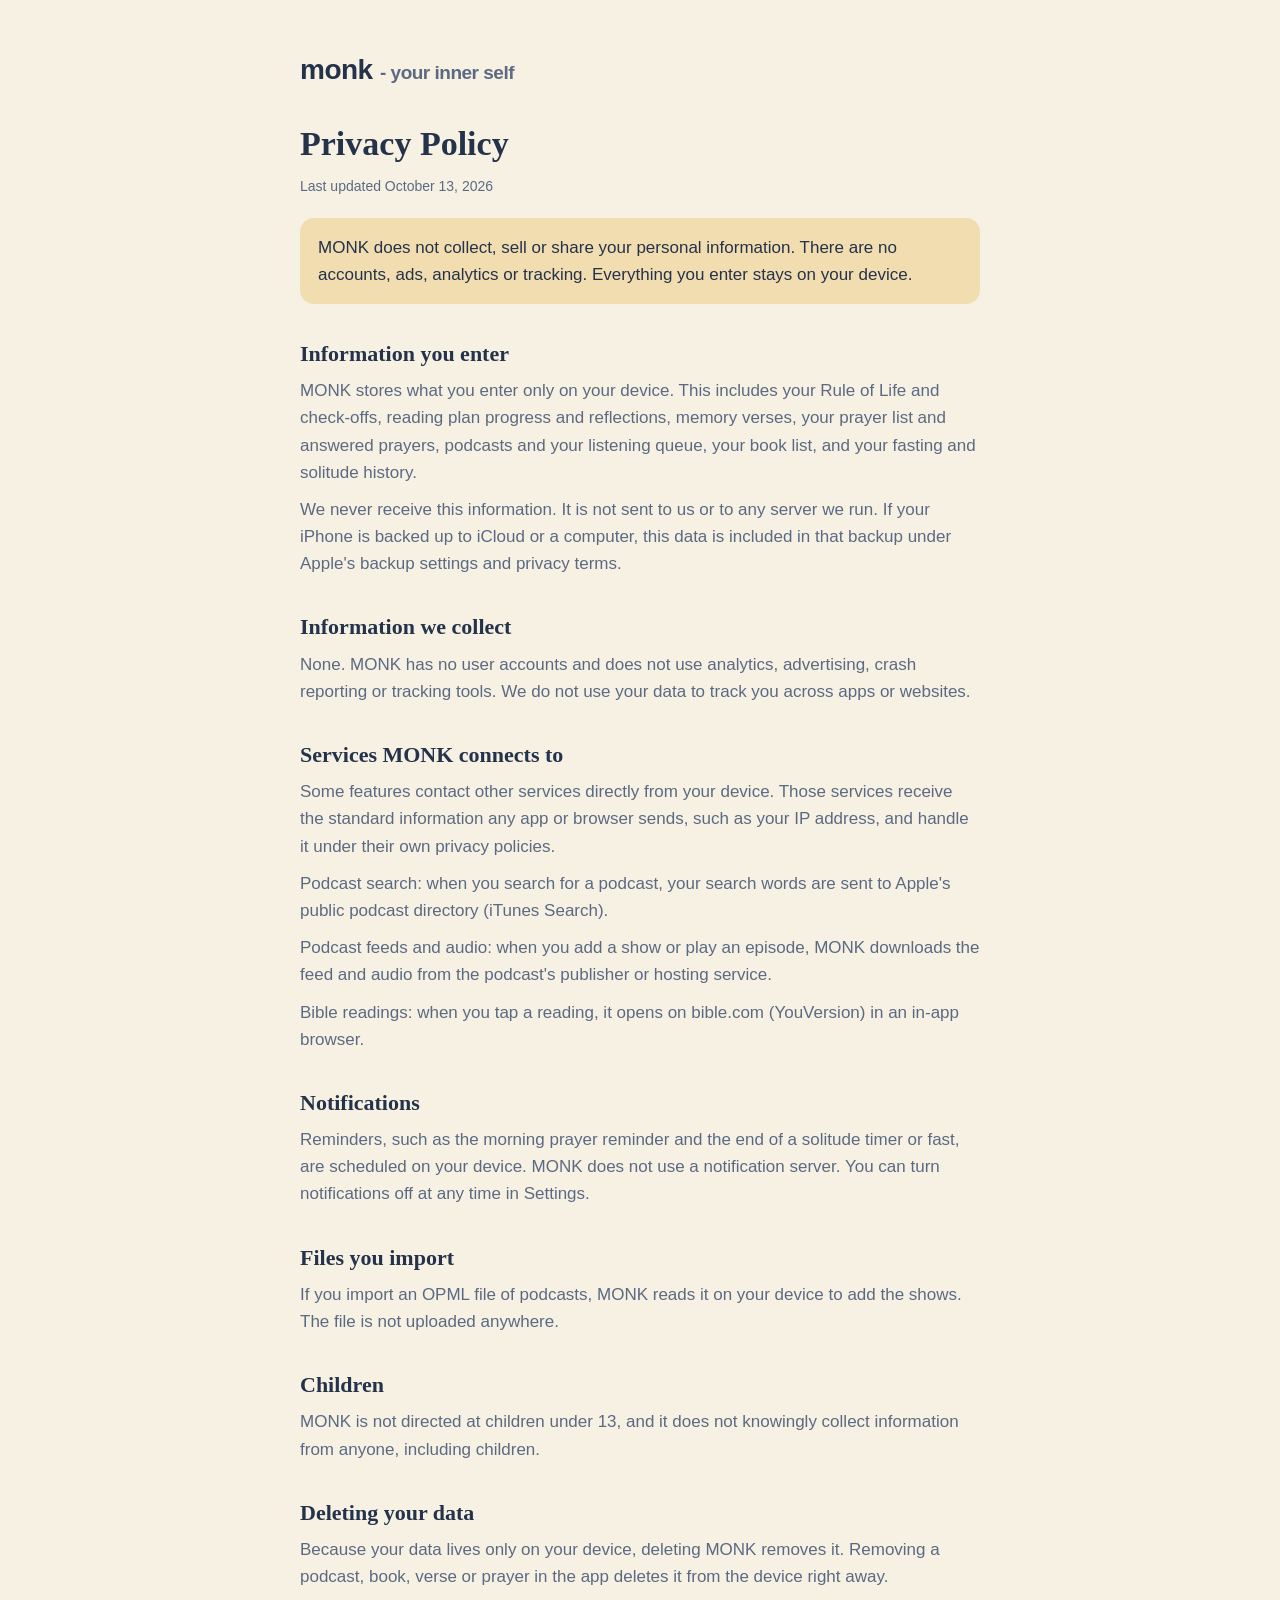
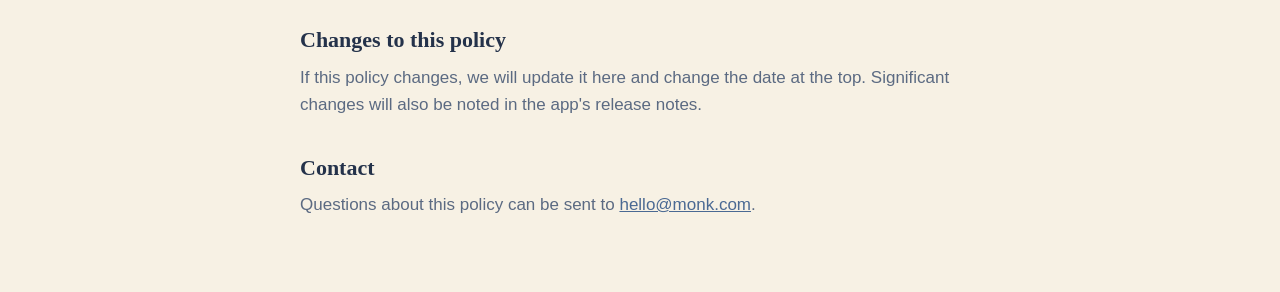
==== privacy.html @ 339ae99a "MONK privacy policy page Co-Authored-By: Claude Opus 5.5 <noreply@anthropic.com>" ====
<!doctype html>
<html lang="en">
<head>
<meta charset="utf-8">
<meta name="viewport" content="width=device-width, initial-scale=1">
<title>MONK Privacy Policy</title>
<meta name="description" content="Privacy policy for MONK, a Christian Rule of Life app.">
<style>
  :root { --bg:#F7F1E4; --ink:#24324A; --soft:#5B6A82; --slate:#4A6993; --vellum:#F2DDB0; }
  @media (prefers-color-scheme: dark) { :root { --bg:#18212F; --ink:#F2E8D3; --soft:#AFBCCD; --slate:#88A3C0; --vellum:#2A3850; } }
  body { margin:0; background:var(--bg); color:var(--ink); font:17px/1.6 -apple-system, BlinkMacSystemFont, "Segoe UI", sans-serif; }
  main { max-width:680px; margin:0 auto; padding:48px 20px 64px; }
  .mark { font-weight:800; font-size:28px; letter-spacing:-0.5px; }
  .mark span { font-weight:700; font-size:19px; color:var(--soft); }
  h1 { font-family: Georgia, serif; font-size:34px; margin:24px 0 4px; }
  h2 { font-family: Georgia, serif; font-size:22px; margin:32px 0 6px; }
  p { margin:0 0 10px; color:var(--soft); }
  .updated { font-size:14px; }
  .summary { background:var(--vellum); color:var(--ink); padding:16px 18px; border-radius:14px; margin:20px 0 8px; }
  a { color:var(--slate); }
</style>
</head>
<body>
<main>
  <div class="mark">monk <span>- your inner self</span></div>
  <h1>Privacy Policy</h1>
  <p class="updated">Last updated October 13, 2026</p>
  <p class="summary">MONK does not collect, sell or share your personal information. There are no accounts, ads, analytics or tracking. Everything you enter stays on your device.</p>
  <h2>Information you enter</h2>
  <p>MONK stores what you enter only on your device. This includes your Rule of Life and check-offs, reading plan progress and reflections, memory verses, your prayer list and answered prayers, podcasts and your listening queue, your book list, and your fasting and solitude history.</p>
  <p>We never receive this information. It is not sent to us or to any server we run. If your iPhone is backed up to iCloud or a computer, this data is included in that backup under Apple's backup settings and privacy terms.</p>
  <h2>Information we collect</h2>
  <p>None. MONK has no user accounts and does not use analytics, advertising, crash reporting or tracking tools. We do not use your data to track you across apps or websites.</p>
  <h2>Services MONK connects to</h2>
  <p>Some features contact other services directly from your device. Those services receive the standard information any app or browser sends, such as your IP address, and handle it under their own privacy policies.</p>
  <p>Podcast search: when you search for a podcast, your search words are sent to Apple's public podcast directory (iTunes Search).</p>
  <p>Podcast feeds and audio: when you add a show or play an episode, MONK downloads the feed and audio from the podcast's publisher or hosting service.</p>
  <p>Bible readings: when you tap a reading, it opens on bible.com (YouVersion) in an in-app browser.</p>
  <h2>Notifications</h2>
  <p>Reminders, such as the morning prayer reminder and the end of a solitude timer or fast, are scheduled on your device. MONK does not use a notification server. You can turn notifications off at any time in Settings.</p>
  <h2>Files you import</h2>
  <p>If you import an OPML file of podcasts, MONK reads it on your device to add the shows. The file is not uploaded anywhere.</p>
  <h2>Children</h2>
  <p>MONK is not directed at children under 13, and it does not knowingly collect information from anyone, including children.</p>
  <h2>Deleting your data</h2>
  <p>Because your data lives only on your device, deleting MONK removes it. Removing a podcast, book, verse or prayer in the app deletes it from the device right away.</p>
  <h2>Changes to this policy</h2>
  <p>If this policy changes, we will update it here and change the date at the top. Significant changes will also be noted in the app's release notes.</p>
  <h2>Contact</h2>
  <p>Questions about this policy can be sent to <a href="mailto:hello@monk.com">hello@monk.com</a>.</p>
</main>
</body>
</html>
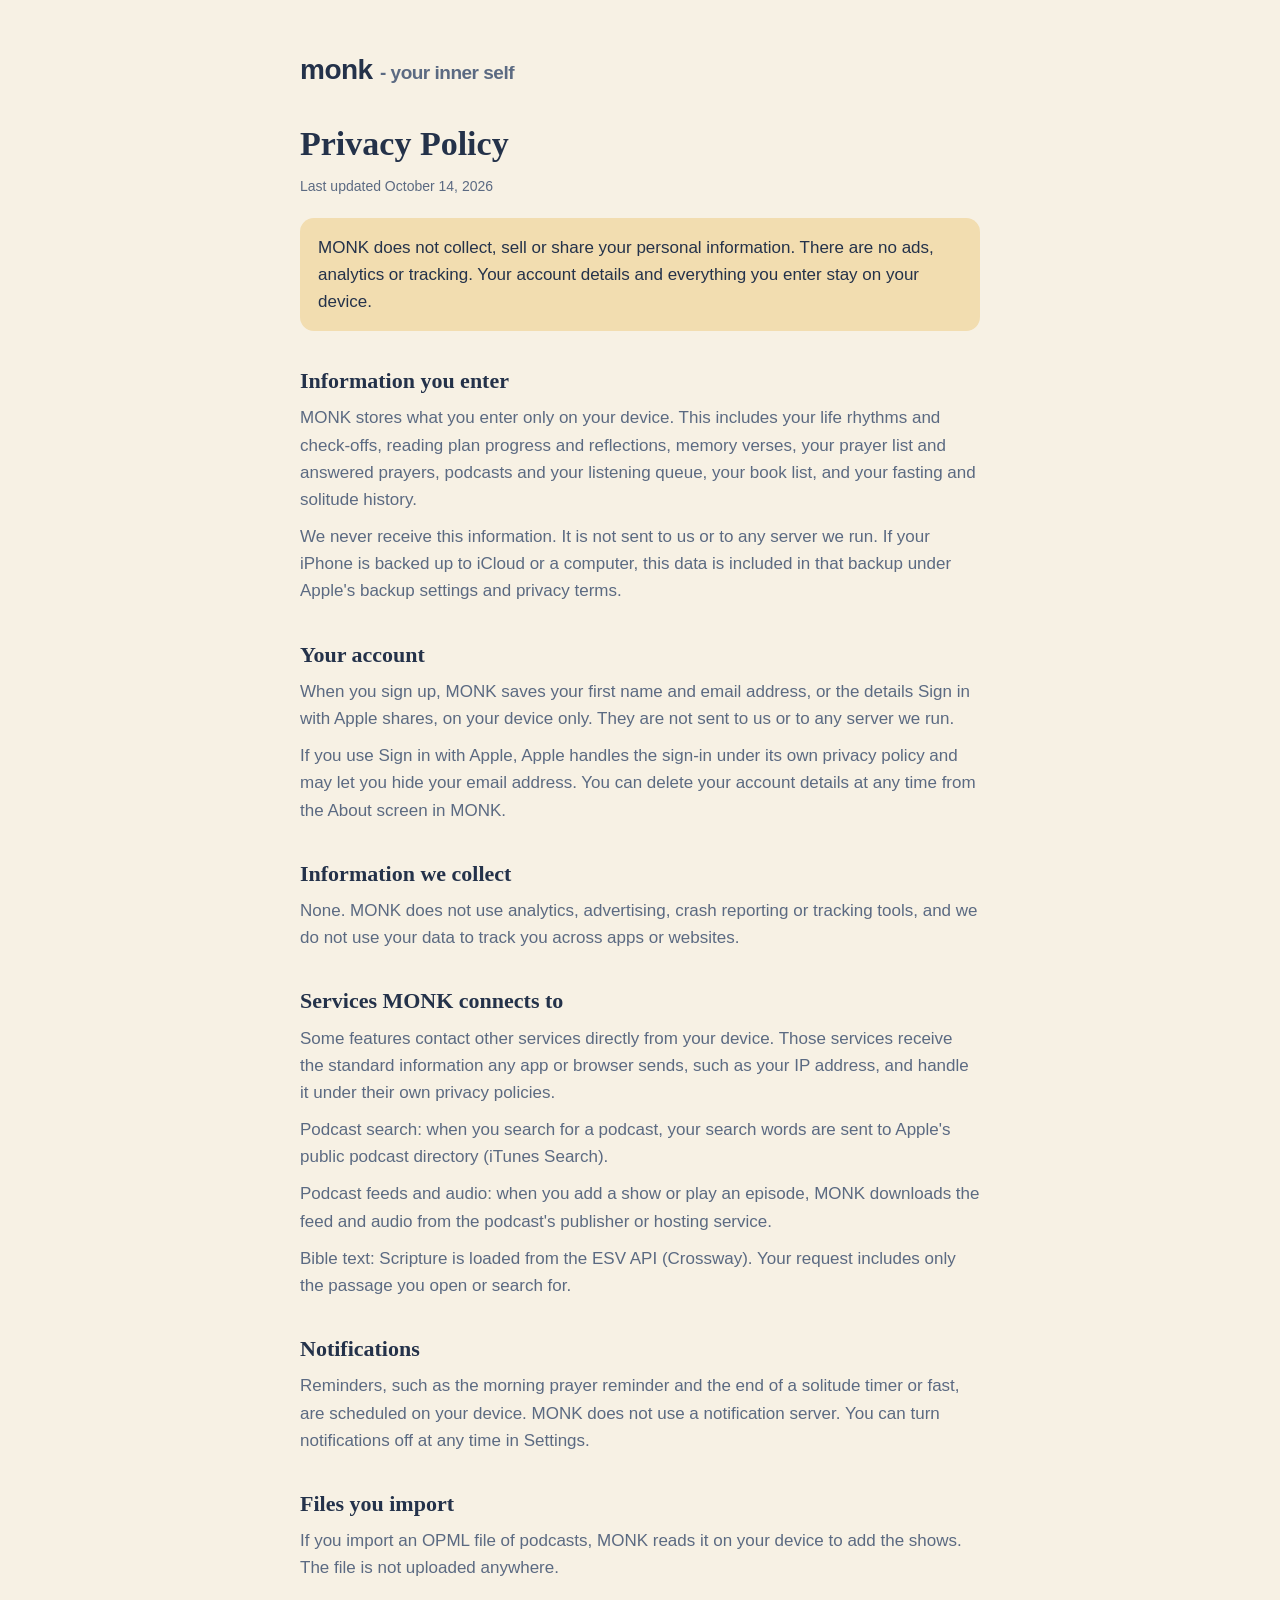
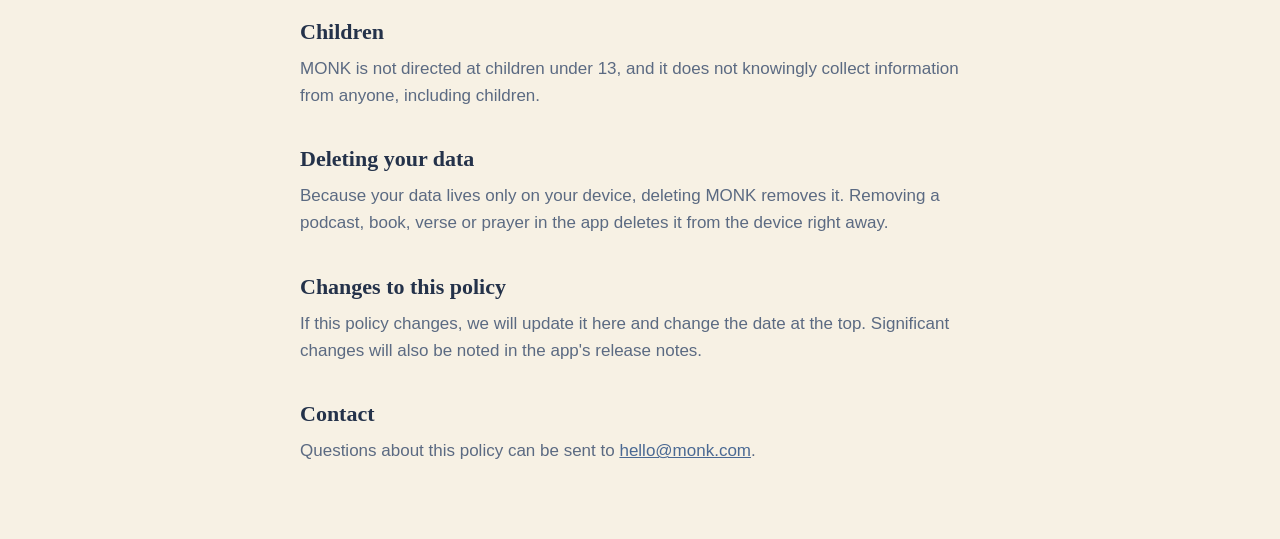
==== commit 4908fc48: "Privacy: accounts stored on device; ESV API Co-Authored-By: Claude Opus 5.5 <noreply@anthropic.com>" ====
--- a/privacy.html
+++ b/privacy.html
@@ -24,18 +24,21 @@
 <main>
   <div class="mark">monk <span>- your inner self</span></div>
   <h1>Privacy Policy</h1>
-  <p class="updated">Last updated October 13, 2026</p>
-  <p class="summary">MONK does not collect, sell or share your personal information. There are no accounts, ads, analytics or tracking. Everything you enter stays on your device.</p>
+  <p class="updated">Last updated October 14, 2026</p>
+  <p class="summary">MONK does not collect, sell or share your personal information. There are no ads, analytics or tracking. Your account details and everything you enter stay on your device.</p>
   <h2>Information you enter</h2>
-  <p>MONK stores what you enter only on your device. This includes your Rule of Life and check-offs, reading plan progress and reflections, memory verses, your prayer list and answered prayers, podcasts and your listening queue, your book list, and your fasting and solitude history.</p>
+  <p>MONK stores what you enter only on your device. This includes your life rhythms and check-offs, reading plan progress and reflections, memory verses, your prayer list and answered prayers, podcasts and your listening queue, your book list, and your fasting and solitude history.</p>
   <p>We never receive this information. It is not sent to us or to any server we run. If your iPhone is backed up to iCloud or a computer, this data is included in that backup under Apple's backup settings and privacy terms.</p>
+  <h2>Your account</h2>
+  <p>When you sign up, MONK saves your first name and email address, or the details Sign in with Apple shares, on your device only. They are not sent to us or to any server we run.</p>
+  <p>If you use Sign in with Apple, Apple handles the sign-in under its own privacy policy and may let you hide your email address. You can delete your account details at any time from the About screen in MONK.</p>
   <h2>Information we collect</h2>
-  <p>None. MONK has no user accounts and does not use analytics, advertising, crash reporting or tracking tools. We do not use your data to track you across apps or websites.</p>
+  <p>None. MONK does not use analytics, advertising, crash reporting or tracking tools, and we do not use your data to track you across apps or websites.</p>
   <h2>Services MONK connects to</h2>
   <p>Some features contact other services directly from your device. Those services receive the standard information any app or browser sends, such as your IP address, and handle it under their own privacy policies.</p>
   <p>Podcast search: when you search for a podcast, your search words are sent to Apple's public podcast directory (iTunes Search).</p>
   <p>Podcast feeds and audio: when you add a show or play an episode, MONK downloads the feed and audio from the podcast's publisher or hosting service.</p>
-  <p>Bible readings: when you tap a reading, it opens on bible.com (YouVersion) in an in-app browser.</p>
+  <p>Bible text: Scripture is loaded from the ESV API (Crossway). Your request includes only the passage you open or search for.</p>
   <h2>Notifications</h2>
   <p>Reminders, such as the morning prayer reminder and the end of a solitude timer or fast, are scheduled on your device. MONK does not use a notification server. You can turn notifications off at any time in Settings.</p>
   <h2>Files you import</h2>
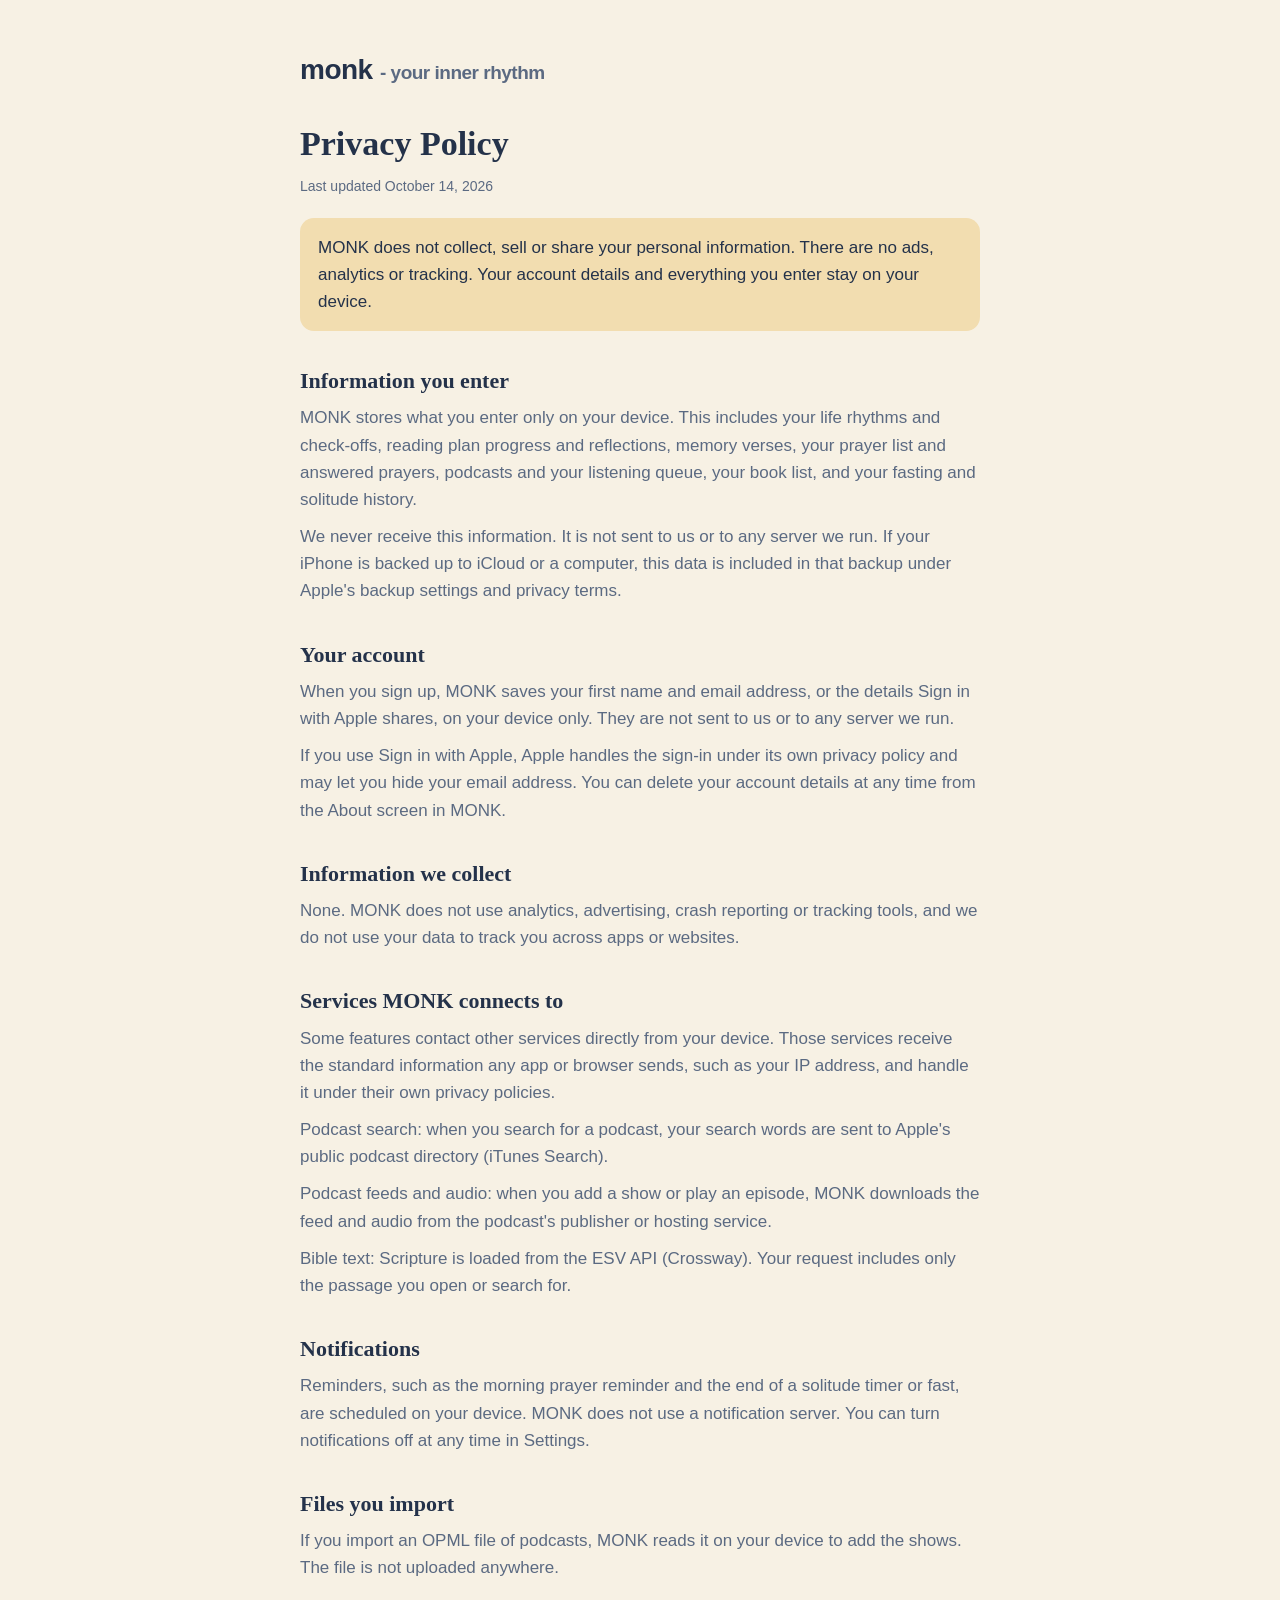
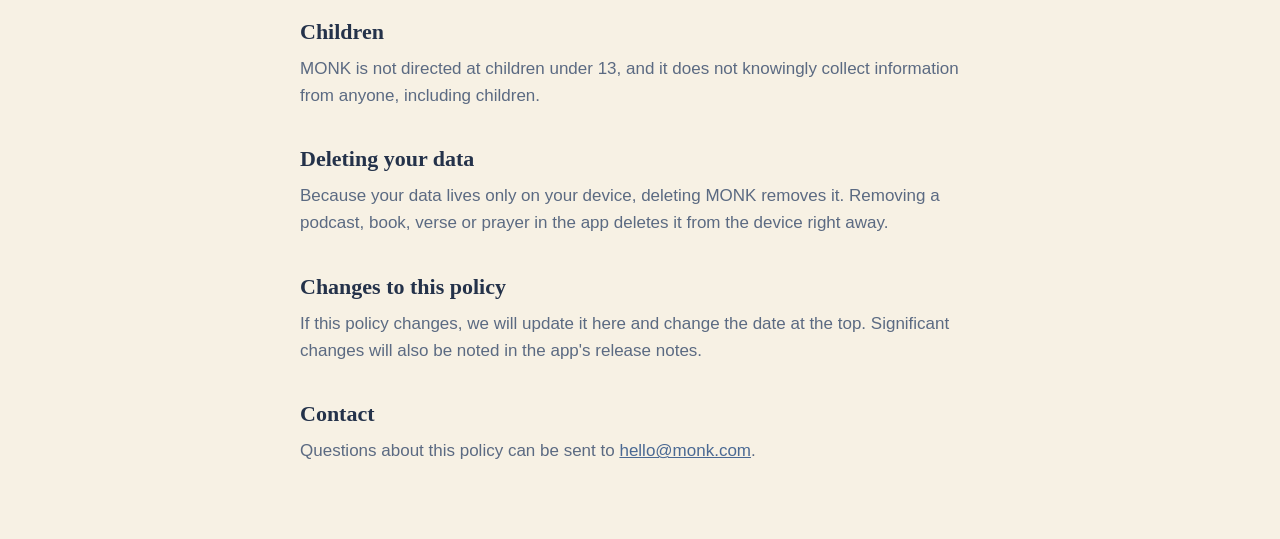
==== commit 8580e264: "Tagline: your inner rhythm Co-Authored-By: Claude Opus 5.5 <noreply@anthropic.com>" ====
--- a/privacy.html
+++ b/privacy.html
@@ -22,7 +22,7 @@
 </head>
 <body>
 <main>
-  <div class="mark">monk <span>- your inner self</span></div>
+  <div class="mark">monk <span>- your inner rhythm</span></div>
   <h1>Privacy Policy</h1>
   <p class="updated">Last updated October 14, 2026</p>
   <p class="summary">MONK does not collect, sell or share your personal information. There are no ads, analytics or tracking. Your account details and everything you enter stay on your device.</p>
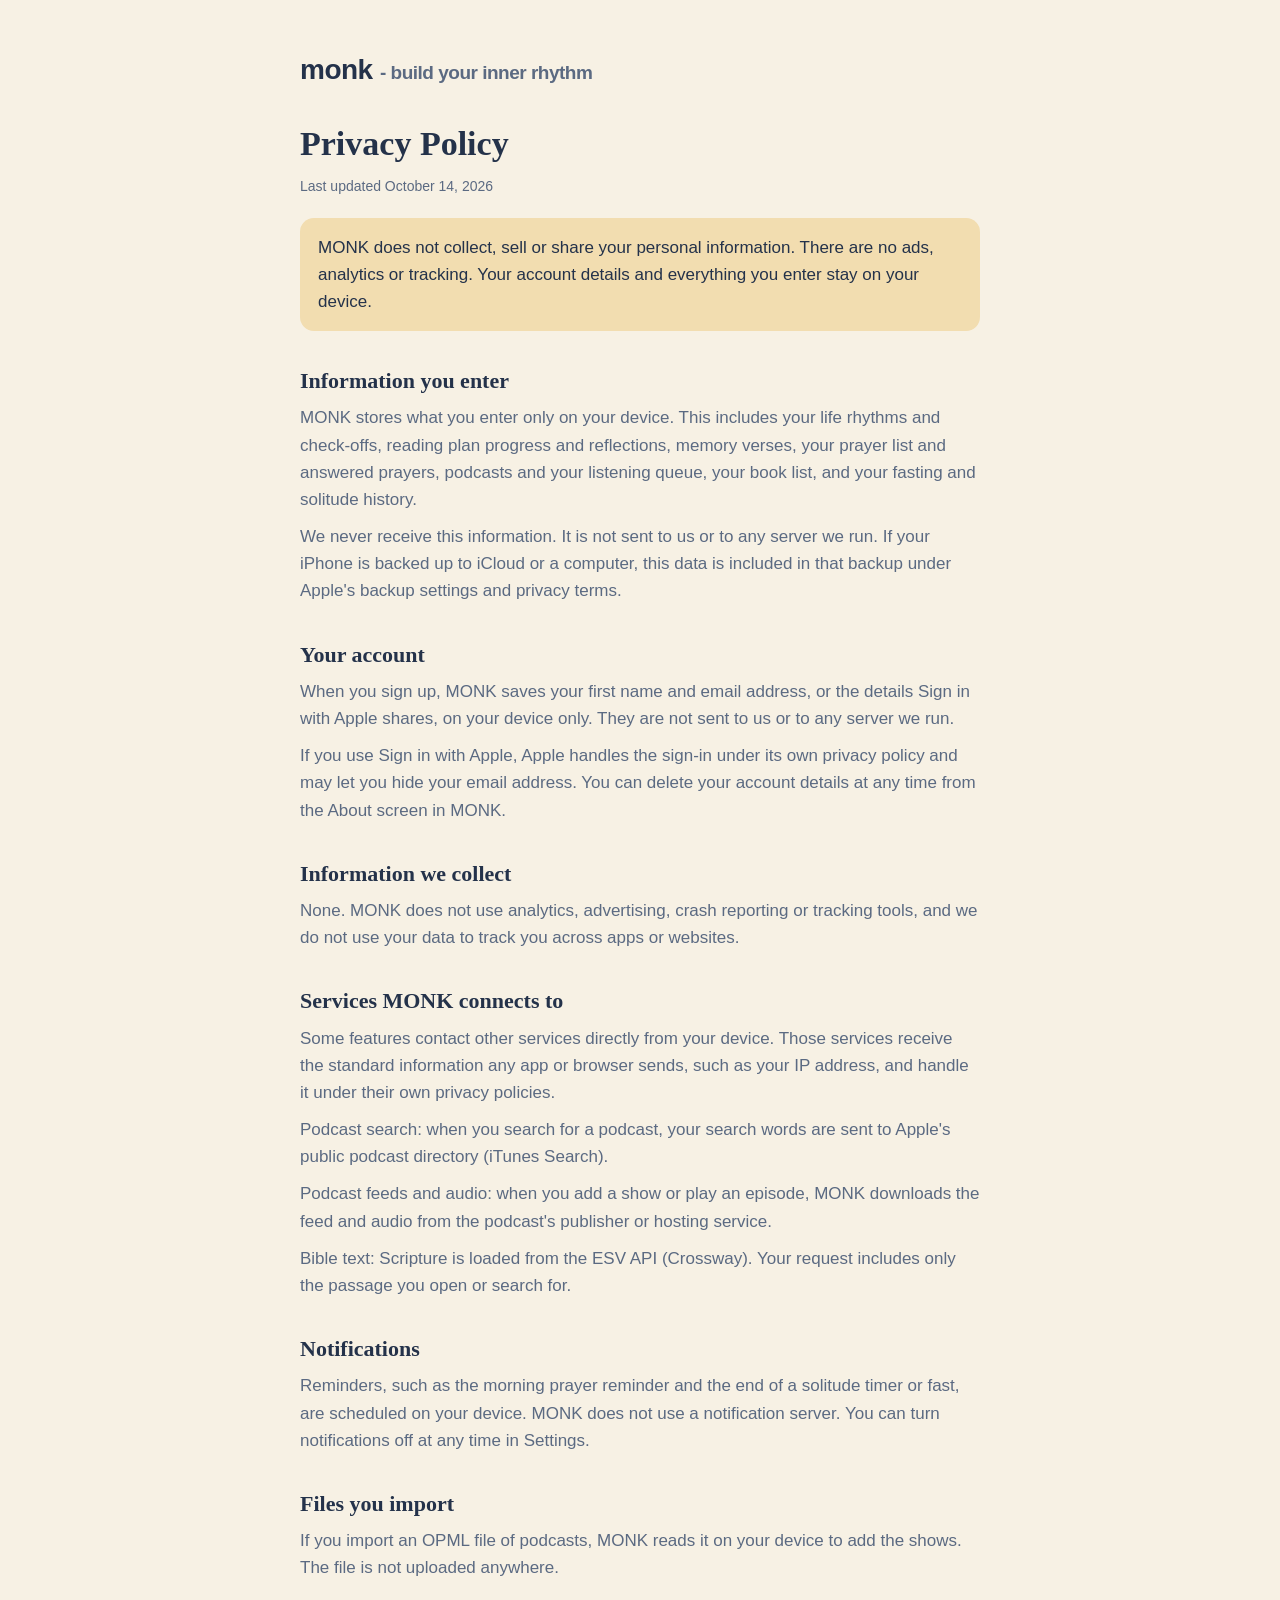
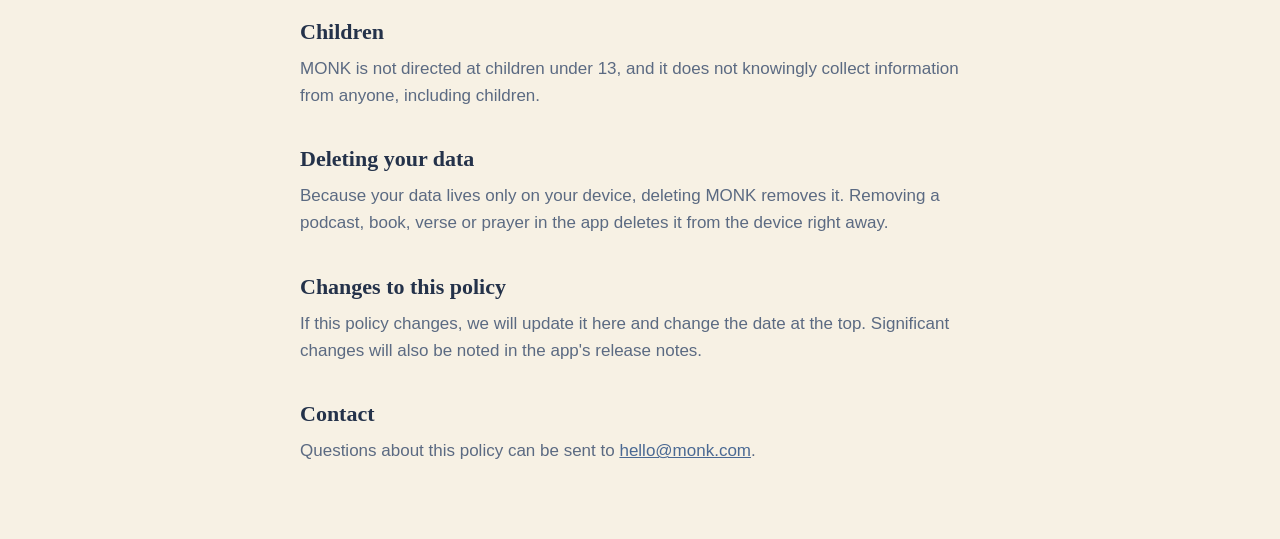
==== commit 71e038d3: "Tagline: build your inner rhythm (privacy.html)" ====
--- a/privacy.html
+++ b/privacy.html
@@ -22,7 +22,7 @@
 </head>
 <body>
 <main>
-  <div class="mark">monk <span>- your inner rhythm</span></div>
+  <div class="mark">monk <span>- build your inner rhythm</span></div>
   <h1>Privacy Policy</h1>
   <p class="updated">Last updated October 14, 2026</p>
   <p class="summary">MONK does not collect, sell or share your personal information. There are no ads, analytics or tracking. Your account details and everything you enter stay on your device.</p>
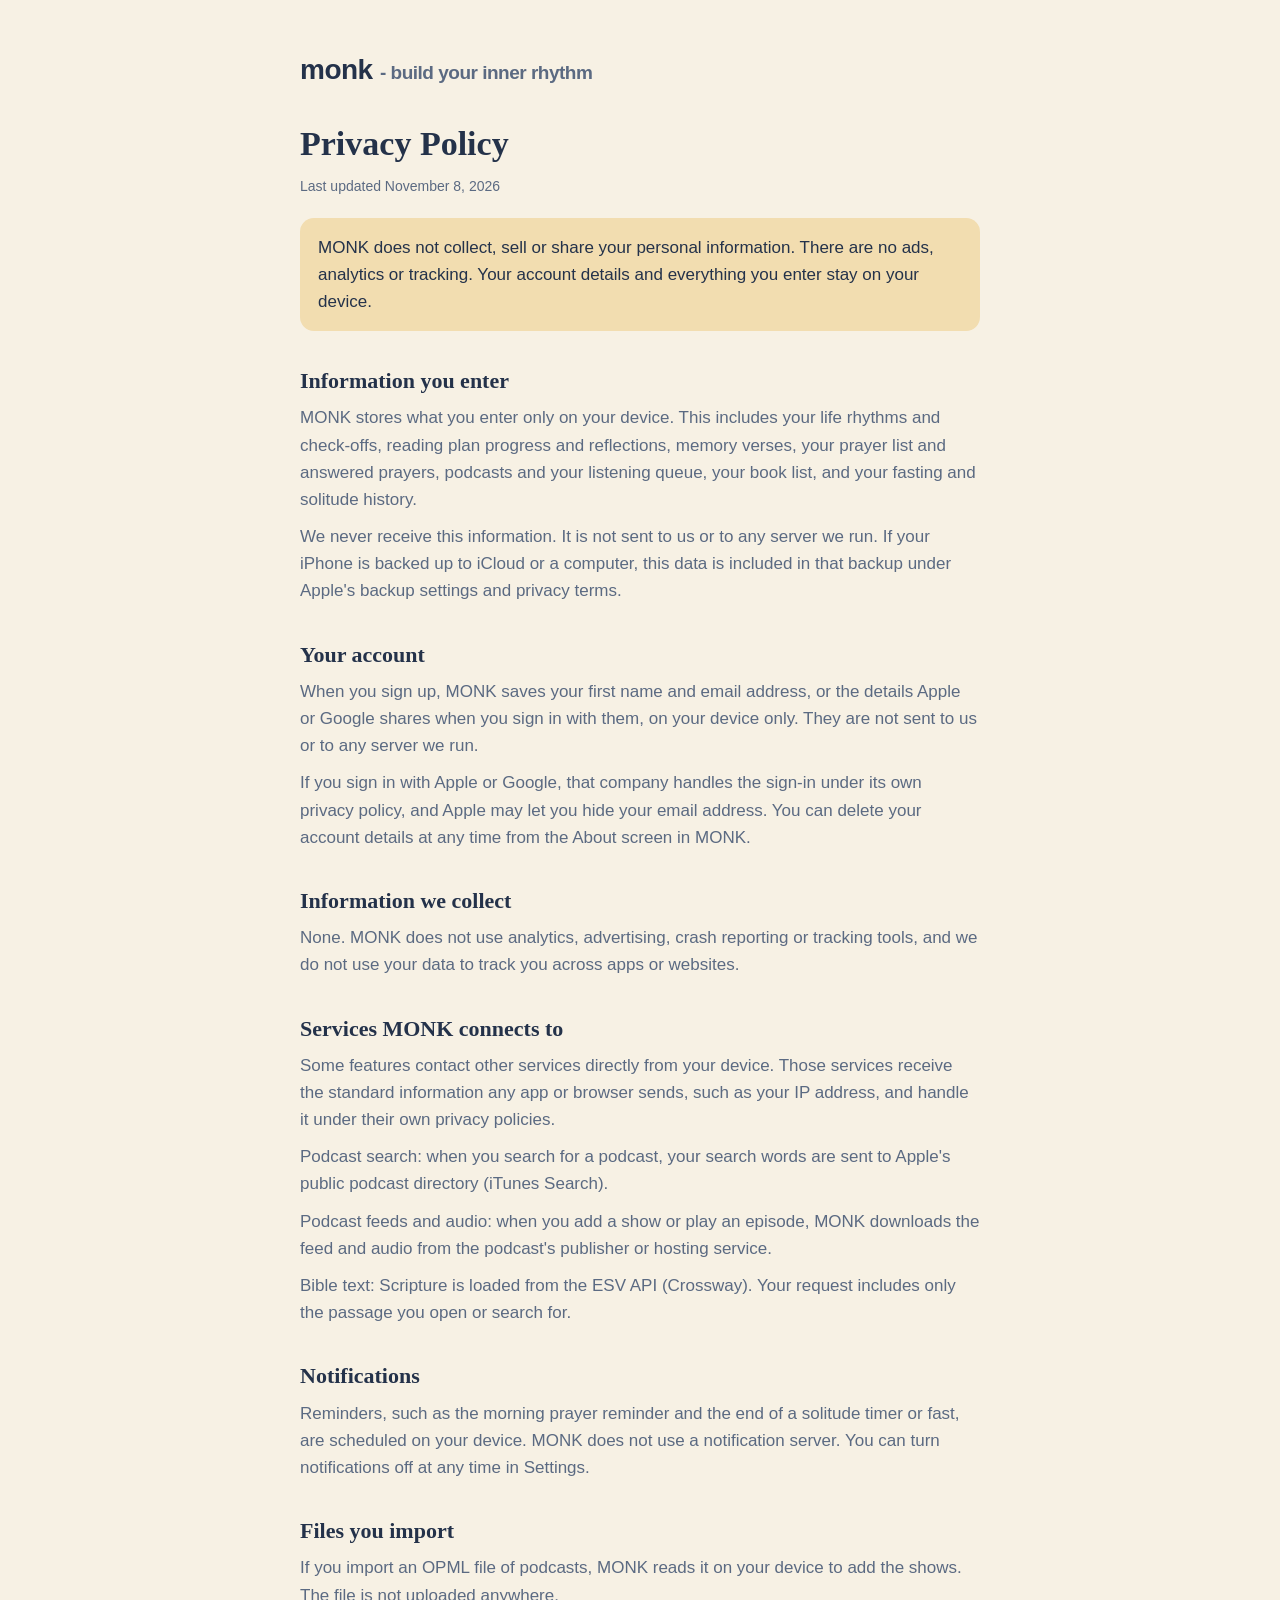
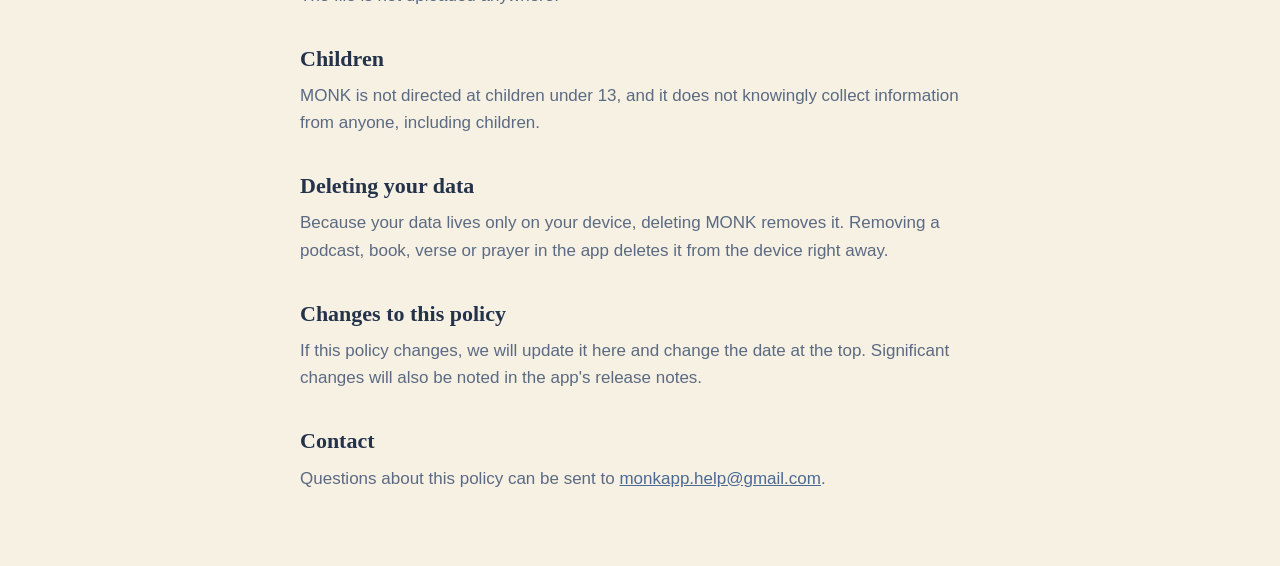
==== commit 575a98b7: "Contact email monkapp.help@gmail.com; mention Google sign-in Co-Authored-By: Claude Opus 5.5 <norepl" ====
--- a/privacy.html
+++ b/privacy.html
@@ -24,14 +24,14 @@
 <main>
   <div class="mark">monk <span>- build your inner rhythm</span></div>
   <h1>Privacy Policy</h1>
-  <p class="updated">Last updated October 14, 2026</p>
+  <p class="updated">Last updated November 8, 2026</p>
   <p class="summary">MONK does not collect, sell or share your personal information. There are no ads, analytics or tracking. Your account details and everything you enter stay on your device.</p>
   <h2>Information you enter</h2>
   <p>MONK stores what you enter only on your device. This includes your life rhythms and check-offs, reading plan progress and reflections, memory verses, your prayer list and answered prayers, podcasts and your listening queue, your book list, and your fasting and solitude history.</p>
   <p>We never receive this information. It is not sent to us or to any server we run. If your iPhone is backed up to iCloud or a computer, this data is included in that backup under Apple's backup settings and privacy terms.</p>
   <h2>Your account</h2>
-  <p>When you sign up, MONK saves your first name and email address, or the details Sign in with Apple shares, on your device only. They are not sent to us or to any server we run.</p>
-  <p>If you use Sign in with Apple, Apple handles the sign-in under its own privacy policy and may let you hide your email address. You can delete your account details at any time from the About screen in MONK.</p>
+  <p>When you sign up, MONK saves your first name and email address, or the details Apple or Google shares when you sign in with them, on your device only. They are not sent to us or to any server we run.</p>
+  <p>If you sign in with Apple or Google, that company handles the sign-in under its own privacy policy, and Apple may let you hide your email address. You can delete your account details at any time from the About screen in MONK.</p>
   <h2>Information we collect</h2>
   <p>None. MONK does not use analytics, advertising, crash reporting or tracking tools, and we do not use your data to track you across apps or websites.</p>
   <h2>Services MONK connects to</h2>
@@ -50,7 +50,7 @@
   <h2>Changes to this policy</h2>
   <p>If this policy changes, we will update it here and change the date at the top. Significant changes will also be noted in the app's release notes.</p>
   <h2>Contact</h2>
-  <p>Questions about this policy can be sent to <a href="mailto:hello@monk.com">hello@monk.com</a>.</p>
+  <p>Questions about this policy can be sent to <a href="mailto:monkapp.help@gmail.com">monkapp.help@gmail.com</a>.</p>
 </main>
 </body>
 </html>
